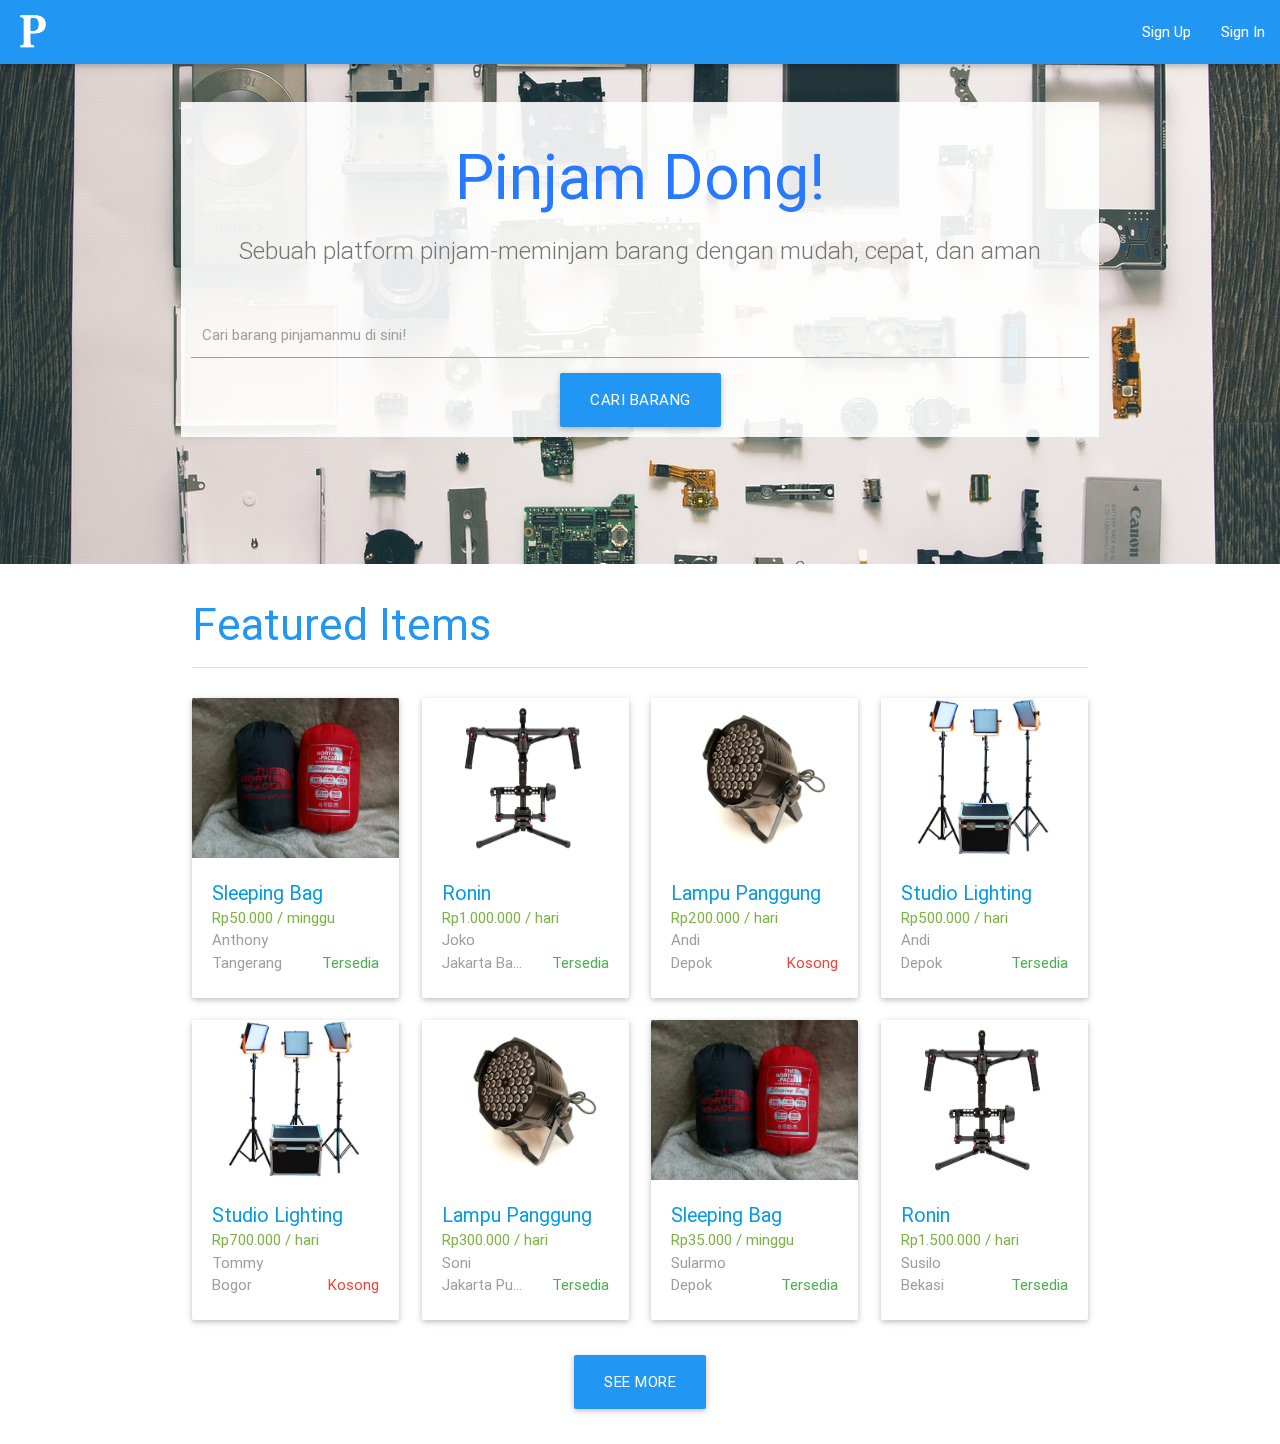
==== index.html @ 5c5a3096 "first commit" ====
<html>
<head>
	<link rel="stylesheet" href="materialize/css/materialize.min.css">
	<link rel="stylesheet" href="css/custom.css">
	<script src="js/jquery-2.2.3.min.js"></script>
	<script src="materialize/js/materialize.min.js"></script>
	<script src="js/parallax.js"></script>
	<link rel="icon" type="image/png" href="img/logo.png">
	<title>Pinjem Dong!</title>
</head>
<body>
	<nav>
		<div class="nav-wrapper blue">
			<a href="#" class="brand-logo blue-text">
				<img src="img/logo.png" class="logo"></img>
			</a>
			<ul id="nav-mobile" class="right hide-on-med-and-down blue">
				<li><a href="landing.html">Sign Up</a></li>
				<li><a href="landing.html">Sign In</a></li>
			</ul>
		</div>
	</nav>
	<div class="parallax-container" id="index">
		<br>
		<div class="section no-pad-bot">
			<div class="container">
				<div class="row center search-box">
					<h1 class="header center blue-text text-accent-3">Pinjam Dong!</h1>
					<h5 class="header light grey-text text-darken-1">Sebuah platform pinjam-meminjam barang dengan mudah, cepat, dan aman</h5>
					<br>
					<div class="input-field">
						<input type="text" id="search">
						<label for="search">Cari barang pinjamanmu di sini!</label>
					</div>
					<a href="#featured-product" class="btn-large waves-effect waves-light blue">Cari barang</a>
				</div>
			</div>
		</div>
		<div class="parallax">
			<img src="img/background.jpg" alt="Unsplashed background img 1">
		</div>
	</div>
	<div class="section" id="featured-product">
		<div class="container">
			<h3 class="header blue-text text-darken-5">Featured Items</h3>
			<div class="divider"></div>
			<br/>
			<div class="row">
				<div class="col s12 m6 l3">
					<div class="card small hoverable">
						<div class="card-image">
							<a href="landing.html"><img class="card-image-detail" src="img/sleeping-bag.jpg"></a>
						</div>
						<div class="card-content">
							<div class="title blue-text text-darken-2 truncate"><a href="landing.html">Sleeping Bag</a></div>
							<div class="light-green-text text-darken-1 truncate">Rp50.000 / minggu</div>
							<div class="grey-text truncate left">Anthony</div>
							</br>
							<div class="region grey-text truncate left">Tangerang</div>
							<div class="green-text truncate right">Tersedia</div>
						</div>
					</div>
				</div>
				<div class="col s12 m6 l3">
					<div class="card small hoverable">
						<div class="card-image">
							<a href="landing.html"><img class="card-image-detail" src="img/ronin.jpg"></a>
						</div>
						<div class="card-content">
							<div class="title blue-text text-darken-2 truncate"><a href="landing.html">Ronin</a></div>
							<div class="light-green-text text-darken-1 truncate">Rp1.000.000 / hari</div>
							<div class="grey-text truncate left">Joko</div>
							</br>
							<div class="region grey-text truncate left">Jakarta Barat</div>
							<div class="green-text truncate right">Tersedia</div>
						</div>
					</div>
				</div>
				<div class="col s12 m6 l3">
					<div class="card small hoverable">
						<div class="card-image">
							<a href="landing.html"><img class="card-image-detail" src="img/lampu-panggung.jpg"></a>
						</div>
						<div class="card-content">
							<div class="title blue-text text-darken-2 truncate"><a href="landing.html">Lampu Panggung</a></div>
							<div class="light-green-text text-darken-1 truncate">Rp200.000 / hari</div>
							<div class="grey-text truncate left">Andi</div>
							</br>
							<div class="region grey-text truncate left">Depok</div>
							<div class="red-text truncate right">Kosong</div>
						</div>
					</div>
				</div>
				<div class="col s12 m6 l3">
					<div class="card small hoverable">
						<div class="card-image">
							<a href="landing.html"><img class="card-image-detail" src="img/studio-lighting.jpg"></a>
						</div>
						<div class="card-content">
							<div class="title blue-text text-darken-2 truncate"><a href="landing.html">Studio Lighting</a></div>
							<div class="light-green-text text-darken-1 truncate">Rp500.000 / hari</div>
							<div class="grey-text truncate left">Andi</div>
							</br>
							<div class="region grey-text truncate left">Depok</div>
							<div class="green-text truncate right">Tersedia</div>
						</div>
					</div>
				</div>
				<div class="col s12 m6 l3">
					<div class="card small hoverable">
						<div class="card-image">
							<a href="landing.html"><img class="card-image-detail" src="img/studio-lighting.jpg"></a>
						</div>
						<div class="card-content">
							<div class="title blue-text text-darken-2 truncate"><a href="landing.html">Studio Lighting</a></div>
							<div class="light-green-text text-darken-1 truncate">Rp700.000 / hari</div>
							<div class="grey-text truncate left">Tommy</div>
							</br>
							<div class="region grey-text truncate left">Bogor</div>
							<div class="red-text truncate right">Kosong</div>
						</div>
					</div>
				</div>
				<div class="col s12 m6 l3">
					<div class="card small hoverable">
						<div class="card-image">
							<a href="landing.html"><img class="card-image-detail" src="img/lampu-panggung.jpg"></a>
						</div>
						<div class="card-content">
							<div class="title blue-text text-darken-2 truncate"><a href="landing.html">Lampu Panggung</a></div>
							<div class="light-green-text text-darken-1 truncate">Rp300.000 / hari</div>
							<div class="grey-text truncate left">Soni</div>
							</br>
							<div class="region grey-text truncate left">Jakarta Pusat</div>
							<div class="green-text truncate right">Tersedia</div>
						</div>
					</div>
				</div>
				<div class="col s12 m6 l3">
					<div class="card small hoverable">
						<div class="card-image">
							<a href="landing.html"><img class="card-image-detail" src="img/sleeping-bag.jpg"></a>
						</div>
						<div class="card-content">
							<div class="title blue-text text-darken-2 truncate"><a href="landing.html">Sleeping Bag</a></div>
							<div class="light-green-text text-darken-1 truncate">Rp35.000 / minggu</div>
							<div class="grey-text truncate left">Sularmo</div>
							</br>
							<div class="region grey-text truncate left">Depok</div>
							<div class="green-text truncate right">Tersedia</div>
						</div>
					</div>
				</div>
				<div class="col s12 m6 l3">
					<div class="card small hoverable">
						<div class="card-image">
							<a href="landing.html"><img class="card-image-detail" src="img/ronin.jpg"></a>
						</div>
						<div class="card-content">
							<div class="title blue-text text-darken-2 truncate"><a href="landing.html">Ronin</a></div>
							<div class="light-green-text text-darken-1 truncate">Rp1.500.000 / hari</div>
							<div class="grey-text truncate left">Susilo</div>
							</br>
							<div class="region grey-text truncate left">Bekasi</div>
							<div class="green-text truncate right">Tersedia</div>
						</div>
					</div>
				</div>
			</div>
			<div class="row center">
				<a href="#featured-product" class="btn-large waves-effect waves-light blue">See more</a>
			</div>
		</div>
	</div>
</body>
</html>
---- css/custom.css ----
.card-image-detail {
	height: 160px;
}

.title {
	font-size: 1.3em;
}

.region {
	width: 50%;
}

.parallax-container {
	height: 500px;
}

.search-box {
	padding: 10px;
	background-color: rgba(255, 255, 255, 0.9);
}

.logo {
	height: 64px;
	width: 64px;
}
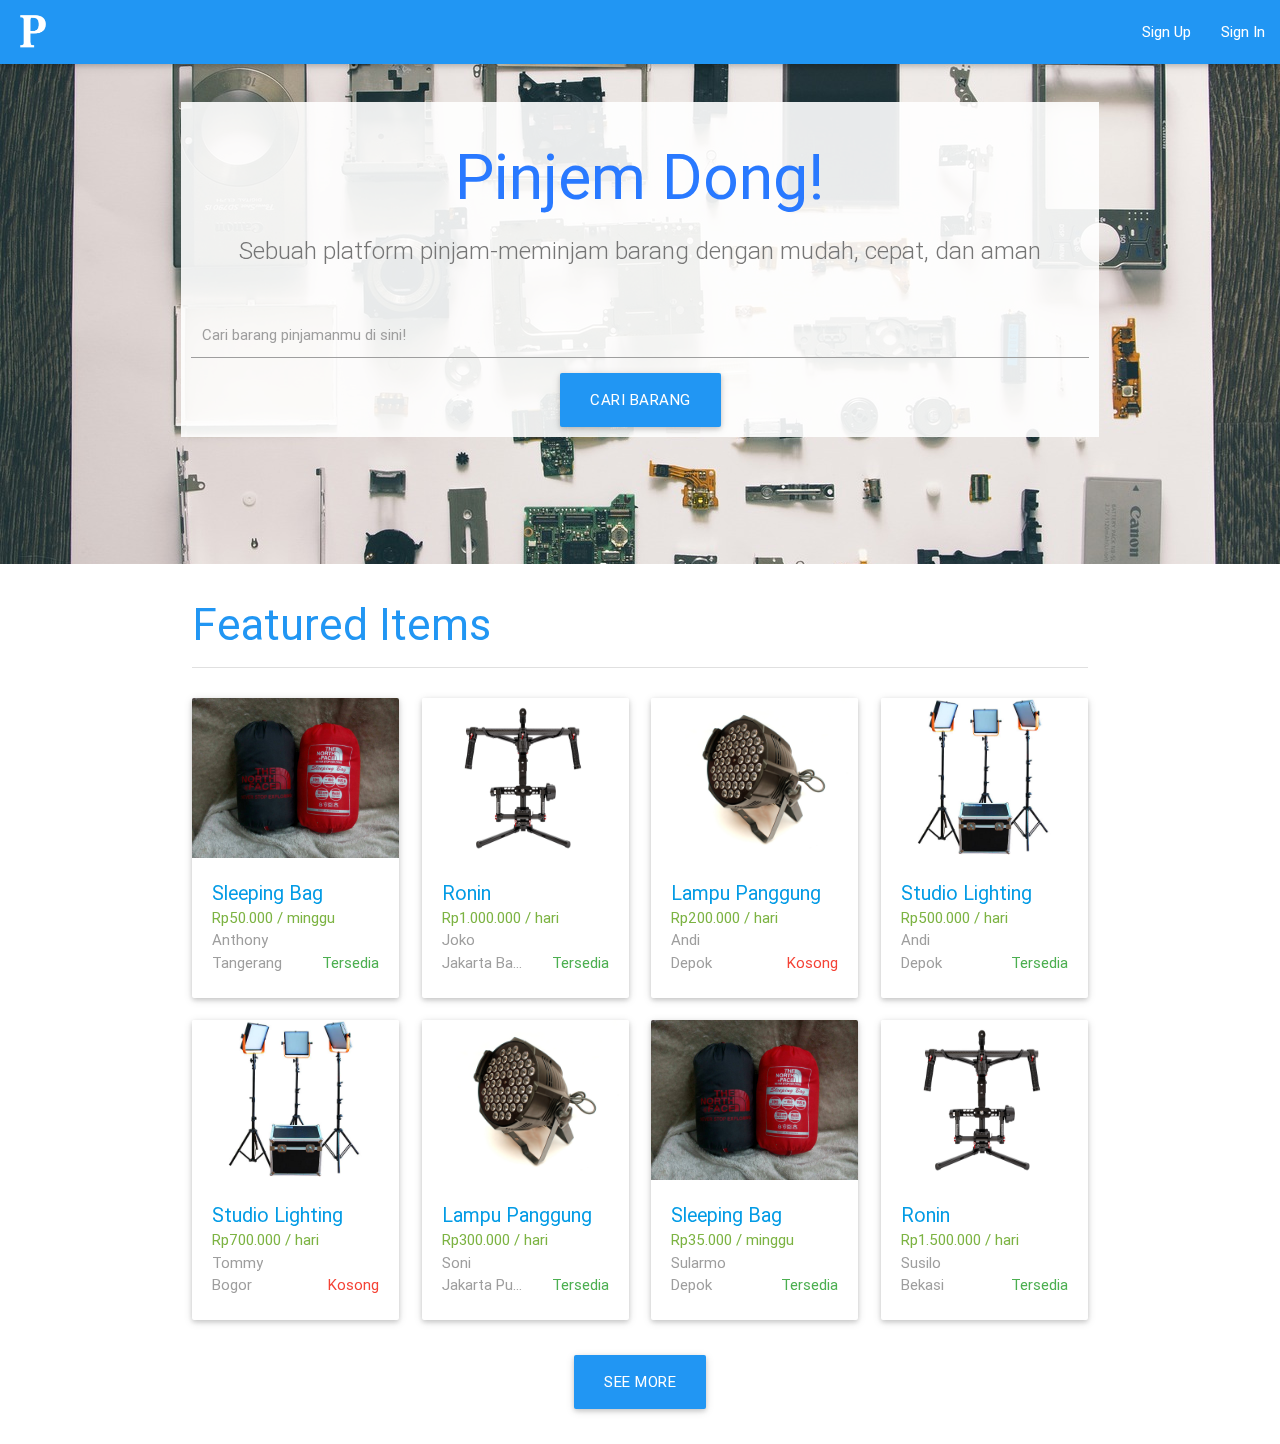
==== commit 93c3b1b7: "minor revision" ====
--- a/index.html
+++ b/index.html
@@ -25,7 +25,7 @@
 		<div class="section no-pad-bot">
 			<div class="container">
 				<div class="row center search-box">
-					<h1 class="header center blue-text text-accent-3">Pinjam Dong!</h1>
+					<h1 class="header center blue-text text-accent-3">Pinjem Dong!</h1>
 					<h5 class="header light grey-text text-darken-1">Sebuah platform pinjam-meminjam barang dengan mudah, cepat, dan aman</h5>
 					<br>
 					<div class="input-field">
